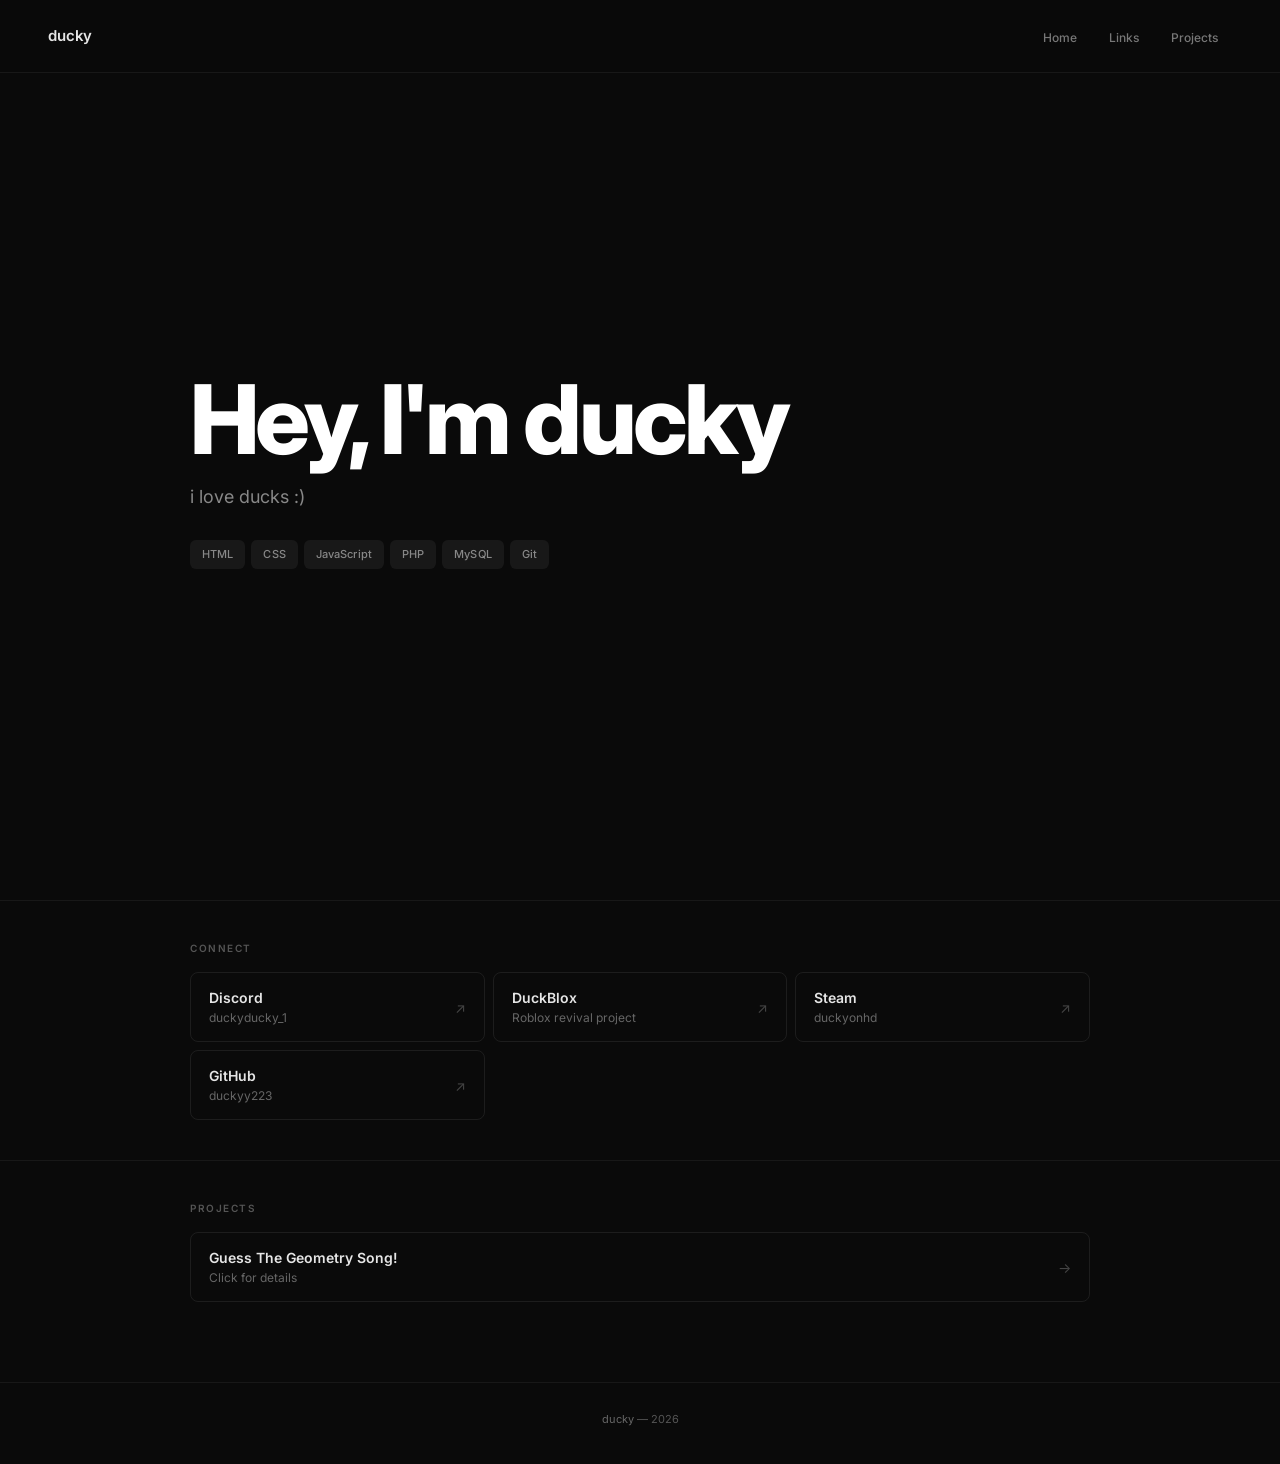
==== index.html @ 51b33109 "Add files via upload" ====
<!DOCTYPE html>
<html lang="en">
<head>
    <meta charset="UTF-8">
    <meta name="viewport" content="width=device-width, initial-scale=1.0">
    <title>ducky</title>
    <link rel="icon" href="data:image/svg+xml,<svg xmlns='http://www.w3.org/2000/svg' viewBox='0 0 100 100'><rect width='100' height='100' fill='%23000'/><text x='50' y='66' font-size='50' text-anchor='middle' fill='%23fff'>D</text></svg>">
    <link href="https://fonts.googleapis.com/css2?family=Inter:wght@300;400;500;600;700;800;900&display=swap" rel="stylesheet">
    <link rel="stylesheet" href="style.css">
</head>
<body>

    <nav>
        <div class="nav-logo">ducky</div>
        <ul class="nav-links">
            <li><a href="#hero">Home</a></li>
            <li><a href="#links">Links</a></li>
            <li><a href="#projects">Projects</a></li>
        </ul>
    </nav>

    <section id="hero">
        <div class="section-content">
            <h1 class="hero-title">Hey, I'm ducky</h1>
            <p class="hero-sub">
                i love ducks :)
            </p>
            <div class="hero-stack">
                <span>HTML</span>
                <span>CSS</span>
                <span>JavaScript</span>
                <span>PHP</span>
                <span>MySQL</span>
                <span>Git</span>
            </div>
        </div>
    </section>

    <section id="links">
        <div class="section-content">
            <p class="section-label">Connect</p>
            <div class="links-grid">
                <a href="https://discord.com/users/1108092898924302418" target="_blank" class="link-card">
                    <div class="lc-info">
                        <div class="lc-name">Discord</div>
                        <div class="lc-desc">duckyducky_1</div>
                    </div>
                    <span class="lc-arrow">↗</span>
                </a>

                <a href="https://dc.duckbx.fun" target="_blank" class="link-card">
                    <div class="lc-info">
                        <div class="lc-name">DuckBlox</div>
                        <div class="lc-desc">Roblox revival project</div>
                    </div>
                    <span class="lc-arrow">↗</span>
                </a>

                <a href="https://steamcommunity.com/id/duckyonhd" target="_blank" class="link-card">
                    <div class="lc-info">
                        <div class="lc-name">Steam</div>
                        <div class="lc-desc">duckyonhd</div>
                    </div>
                    <span class="lc-arrow">↗</span>
                </a>

                <a href="https://github.com/duckyy223" target="_blank" class="link-card">
                    <div class="lc-info">
                        <div class="lc-name">GitHub</div>
                        <div class="lc-desc">duckyy223</div>
                    </div>
                    <span class="lc-arrow">↗</span>
                </a>
            </div>
        </div>
    </section>

    <section id="projects">
        <div class="section-content">
            <p class="section-label">Projects</p>
            <div class="projects-grid">
                <div class="project-card" onclick="openProject('guess-the-geometry')">
                    <div class="pc-info">
                        <div class="pc-name">Guess The Geometry Song!</div>
                        <div class="pc-hint">Click for details</div>
                    </div>
                    <span class="pc-arrow">→</span>
                </div>
            </div>
        </div>
    </section>

    <footer>
        <a href="#">ducky</a> &mdash; 2026
    </footer>

    <div class="modal-overlay" id="modalOverlay">
        <div class="modal">
            <button class="modal-close" onclick="closeProject()">&#10005;</button>
            <div class="modal-badge">Project</div>
            <div class="modal-title" id="modalTitle">-</div>
            <div class="modal-desc" id="modalDesc">-</div>
            <div class="modal-actions">
                <a class="modal-btn" id="modalBtn" href="#" target="_blank">
                    Open Project &rarr;
                </a>
                <button class="modal-btn-secondary" onclick="closeProject()">Close</button>
            </div>
        </div>
    </div>

    <script src="script.js"></script>
</body>
</html>
---- style.css ----
* {
    margin: 0;
    padding: 0;
    box-sizing: border-box;
}

html {
    scroll-behavior: smooth;
}

body {
    font-family: 'Inter', -apple-system, BlinkMacSystemFont, sans-serif;
    background: #0a0a0a;
    color: #e5e5e5;
    overflow-x: hidden;
    line-height: 1.5;
}

::selection {
    background: #e5e5e5;
    color: #0a0a0a;
}

nav {
    position: fixed;
    top: 0;
    left: 0;
    right: 0;
    z-index: 50;
    padding: 24px 48px;
    display: flex;
    align-items: center;
    justify-content: space-between;
    background: rgba(10, 10, 10, 0.85);
    backdrop-filter: blur(12px);
    border-bottom: 1px solid rgba(255, 255, 255, 0.06);
}

.nav-logo {
    font-size: 15px;
    font-weight: 600;
    color: #e5e5e5;
    letter-spacing: -0.01em;
}

.nav-links {
    display: flex;
    gap: 4px;
    list-style: none;
}

.nav-links a {
    color: #777;
    text-decoration: none;
    font-size: 12px;
    font-weight: 500;
    padding: 6px 14px;
    border-radius: 6px;
    transition: all 0.2s ease;
}

.nav-links a:hover {
    color: #e5e5e5;
    background: rgba(255, 255, 255, 0.06);
}

section {
    position: relative;
    z-index: 1;
    padding: 80px 48px;
}

#hero {
    min-height: 100vh;
    display: flex;
    align-items: center;
    padding-top: 100px;
    padding-bottom: 60px;
}

#links {
    padding-top: 40px;
    padding-bottom: 40px;
    border-top: 1px solid rgba(255, 255, 255, 0.06);
}

#projects {
    padding-top: 40px;
    padding-bottom: 80px;
    border-top: 1px solid rgba(255, 255, 255, 0.06);
}

.section-content {
    max-width: 900px;
    margin: 0 auto;
    width: 100%;
}

.hero-title {
    font-size: clamp(40px, 8vw, 96px);
    font-weight: 800;
    line-height: 1;
    color: #fff;
    letter-spacing: -0.04em;
    margin-bottom: 16px;
    max-width: 800px;
}

.hero-sub {
    font-size: clamp(15px, 1.6vw, 18px);
    color: #888;
    font-weight: 400;
    max-width: 520px;
    line-height: 1.6;
    margin-bottom: 28px;
}

.hero-stack {
    display: flex;
    flex-wrap: wrap;
    gap: 6px;
}

.hero-stack span {
    font-size: 11px;
    font-weight: 500;
    color: #888;
    background: rgba(255, 255, 255, 0.06);
    padding: 6px 12px;
    border-radius: 6px;
    transition: all 0.2s ease;
    letter-spacing: 0.01em;
}

.hero-stack span:hover {
    background: #e5e5e5;
    color: #0a0a0a;
}

.section-label {
    font-size: 10px;
    font-weight: 600;
    text-transform: uppercase;
    letter-spacing: 0.15em;
    color: #555;
    margin-bottom: 16px;
}

.links-grid,
.projects-grid {
    display: grid;
    grid-template-columns: repeat(auto-fit, minmax(260px, 1fr));
    gap: 8px;
}

.link-card,
.project-card {
    display: flex;
    align-items: center;
    gap: 12px;
    padding: 14px 18px;
    background: transparent;
    border: 1px solid rgba(255, 255, 255, 0.08);
    border-radius: 8px;
    transition: all 0.2s ease;
    position: relative;
}

.link-card {
    text-decoration: none;
    color: #e5e5e5;
    cursor: pointer;
}

.project-card {
    cursor: pointer;
    color: #e5e5e5;
}

.link-card:hover,
.project-card:hover {
    background: rgba(255, 255, 255, 0.04);
    border-color: rgba(255, 255, 255, 0.15);
}

.link-card:active,
.project-card:active {
    background: rgba(255, 255, 255, 0.08);
}

.lc-info,
.pc-info {
    flex: 1;
}

.lc-name,
.pc-name {
    font-size: 14px;
    font-weight: 600;
    color: #e5e5e5;
}

.lc-desc,
.pc-hint {
    font-size: 12px;
    color: #666;
    margin-top: 1px;
}

.lc-arrow,
.pc-arrow {
    font-size: 14px;
    color: #444;
    transition: all 0.2s ease;
}

.link-card:hover .lc-arrow {
    color: #e5e5e5;
    transform: translateX(3px);
}

.project-card:hover .pc-arrow {
    color: #e5e5e5;
    transform: translateX(3px);
}


.modal-overlay {
    position: fixed;
    inset: 0;
    background: rgba(0, 0, 0, 0.7);
    backdrop-filter: blur(12px);
    z-index: 100;
    display: none;
    align-items: center;
    justify-content: center;
    padding: 24px;
}

.modal-overlay.active {
    display: flex;
}

.modal {
    background: #111;
    border: 1px solid rgba(255, 255, 255, 0.08);
    border-radius: 12px;
    padding: 28px;
    max-width: 420px;
    width: 100%;
    position: relative;
    animation: modalIn 0.25s ease;
    box-shadow: 0 20px 60px rgba(0, 0, 0, 0.5);
}

@keyframes modalIn {
    from { transform: scale(0.96) translateY(8px); opacity: 0; }
    to { transform: scale(1) translateY(0); opacity: 1; }
}

.modal-close {
    position: absolute;
    top: 12px;
    right: 12px;
    background: transparent;
    border: none;
    color: #555;
    width: 28px;
    height: 28px;
    border-radius: 6px;
    font-size: 14px;
    cursor: pointer;
    transition: all 0.2s ease;
    display: flex;
    align-items: center;
    justify-content: center;
}

.modal-close:hover {
    background: rgba(255, 255, 255, 0.06);
    color: #e5e5e5;
}

.modal-badge {
    display: inline-block;
    font-size: 9px;
    font-weight: 600;
    text-transform: uppercase;
    letter-spacing: 0.1em;
    color: #888;
    border: 1px solid rgba(255, 255, 255, 0.08);
    padding: 3px 8px;
    border-radius: 4px;
    margin-bottom: 10px;
}

.modal-title {
    font-size: 20px;
    font-weight: 700;
    color: #fff;
    margin-bottom: 8px;
    line-height: 1.3;
    padding-right: 16px;
}

.modal-desc {
    font-size: 13px;
    color: #888;
    line-height: 1.7;
    margin-bottom: 20px;
}

.modal-actions {
    display: flex;
    gap: 8px;
}

.modal-btn {
    display: inline-flex;
    align-items: center;
    gap: 6px;
    padding: 10px 20px;
    background: #fff;
    color: #0a0a0a;
    font-weight: 600;
    font-size: 12px;
    border: none;
    border-radius: 6px;
    cursor: pointer;
    text-decoration: none;
    transition: all 0.2s ease;
}

.modal-btn:hover {
    background: #e5e5e5;
}

.modal-btn-secondary {
    background: transparent;
    color: #777;
    display: inline-flex;
    align-items: center;
    gap: 6px;
    padding: 10px 20px;
    font-weight: 400;
    font-size: 12px;
    border: 1px solid rgba(255, 255, 255, 0.08);
    border-radius: 6px;
    cursor: pointer;
    text-decoration: none;
    transition: all 0.2s ease;
    font-family: inherit;
}

.modal-btn-secondary:hover {
    background: rgba(255, 255, 255, 0.06);
    color: #e5e5e5;
}

footer {
    position: relative;
    z-index: 1;
    text-align: center;
    padding: 28px 48px 36px;
    font-size: 11px;
    color: #555;
    border-top: 1px solid rgba(255, 255, 255, 0.06);
}

footer a {
    color: #666;
    text-decoration: none;
    transition: color 0.2s ease;
}

footer a:hover {
    color: #e5e5e5;
}


@media (max-width: 768px) {
    section { padding: 50px 24px; }
    #hero { padding-top: 100px; padding-bottom: 40px; }
    #links { padding-top: 24px; padding-bottom: 24px; }
    #projects { padding-top: 24px; padding-bottom: 50px; }
    nav { padding: 16px 24px; }
    .links-grid,
    .projects-grid { grid-template-columns: 1fr; }
    footer { padding: 24px 24px 28px; }
    .modal { padding: 24px 20px; }
}

@media (max-width: 500px) {
    section { padding: 40px 16px; }
    #hero { padding-top: 90px; }
    .hero-title { font-size: 36px; }
    .nav-links a { padding: 6px 10px; font-size: 11px; }
}
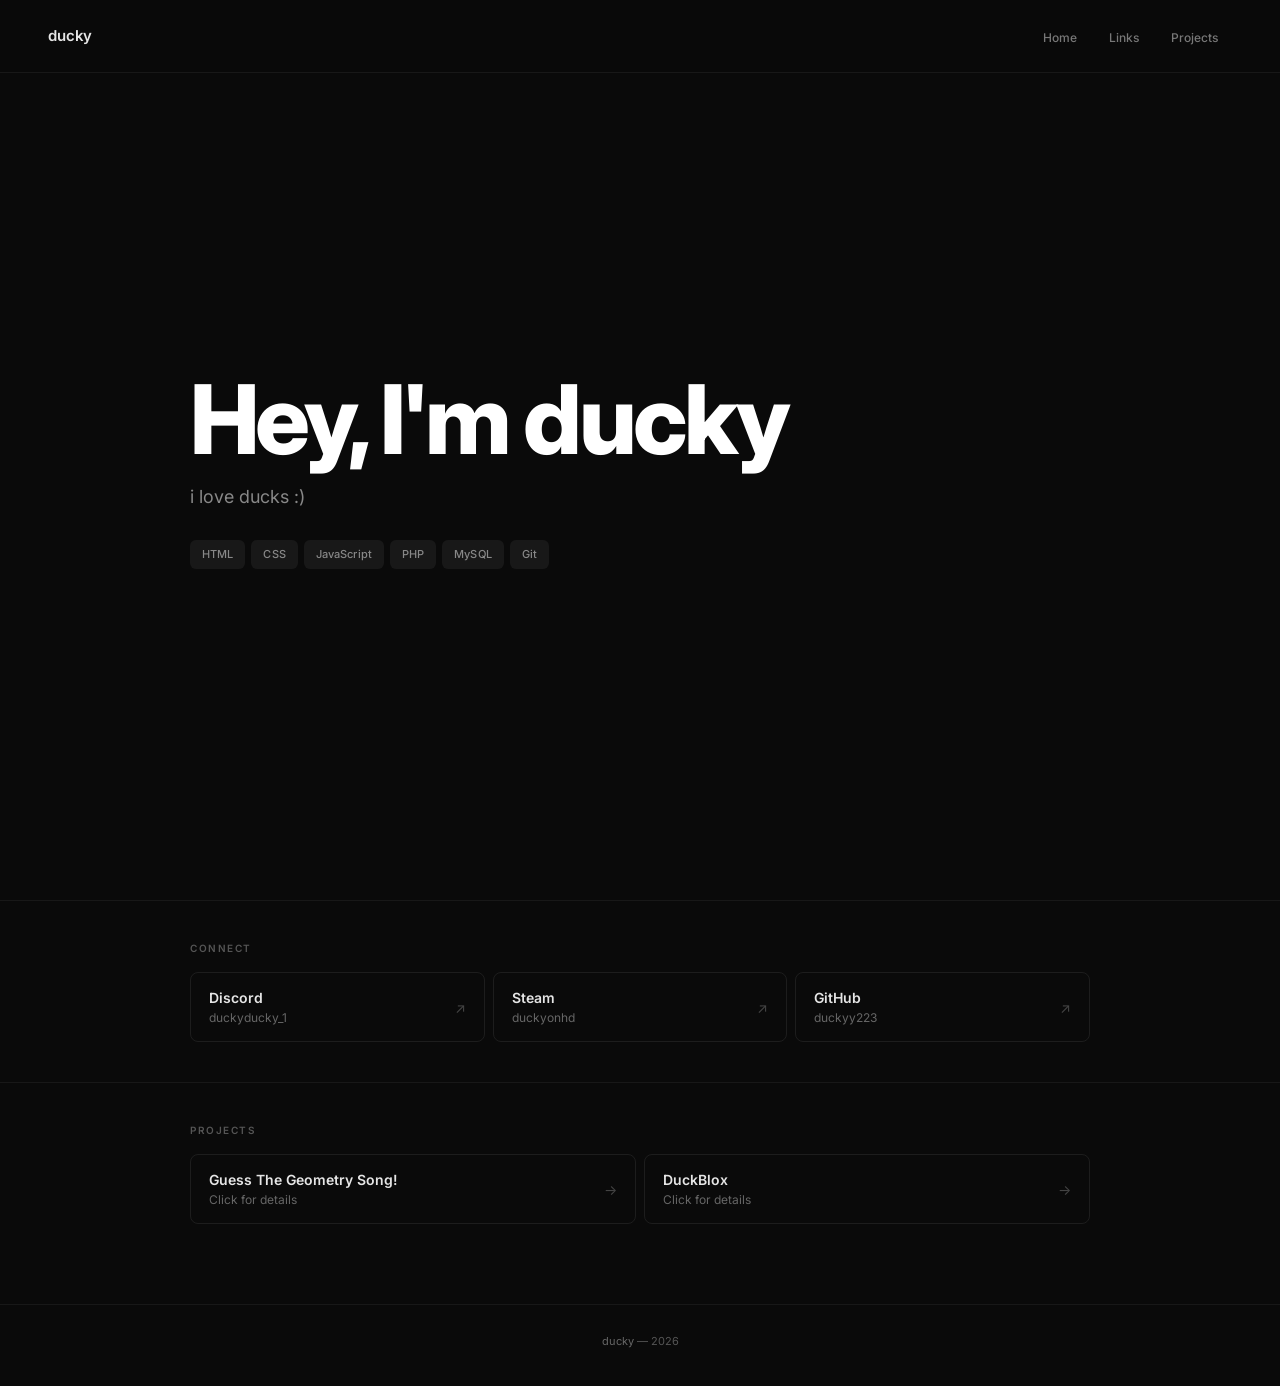
==== commit 9f9a60ac: "Add files via upload" ====
--- a/index.html
+++ b/index.html
@@ -48,14 +48,6 @@
                     <span class="lc-arrow">↗</span>
                 </a>
 
-                <a href="https://dc.duckbx.fun" target="_blank" class="link-card">
-                    <div class="lc-info">
-                        <div class="lc-name">DuckBlox</div>
-                        <div class="lc-desc">Roblox revival project</div>
-                    </div>
-                    <span class="lc-arrow">↗</span>
-                </a>
-
                 <a href="https://steamcommunity.com/id/duckyonhd" target="_blank" class="link-card">
                     <div class="lc-info">
                         <div class="lc-name">Steam</div>
@@ -86,6 +78,13 @@
                     </div>
                     <span class="pc-arrow">→</span>
                 </div>
+                <div class="project-card" onclick="openProject('duckblox')">
+                    <div class="pc-info">
+                        <div class="pc-name">DuckBlox</div>
+                        <div class="pc-hint">Click for details</div>
+                    </div>
+                    <span class="pc-arrow">→</span>
+                </div>
             </div>
         </div>
     </section>
